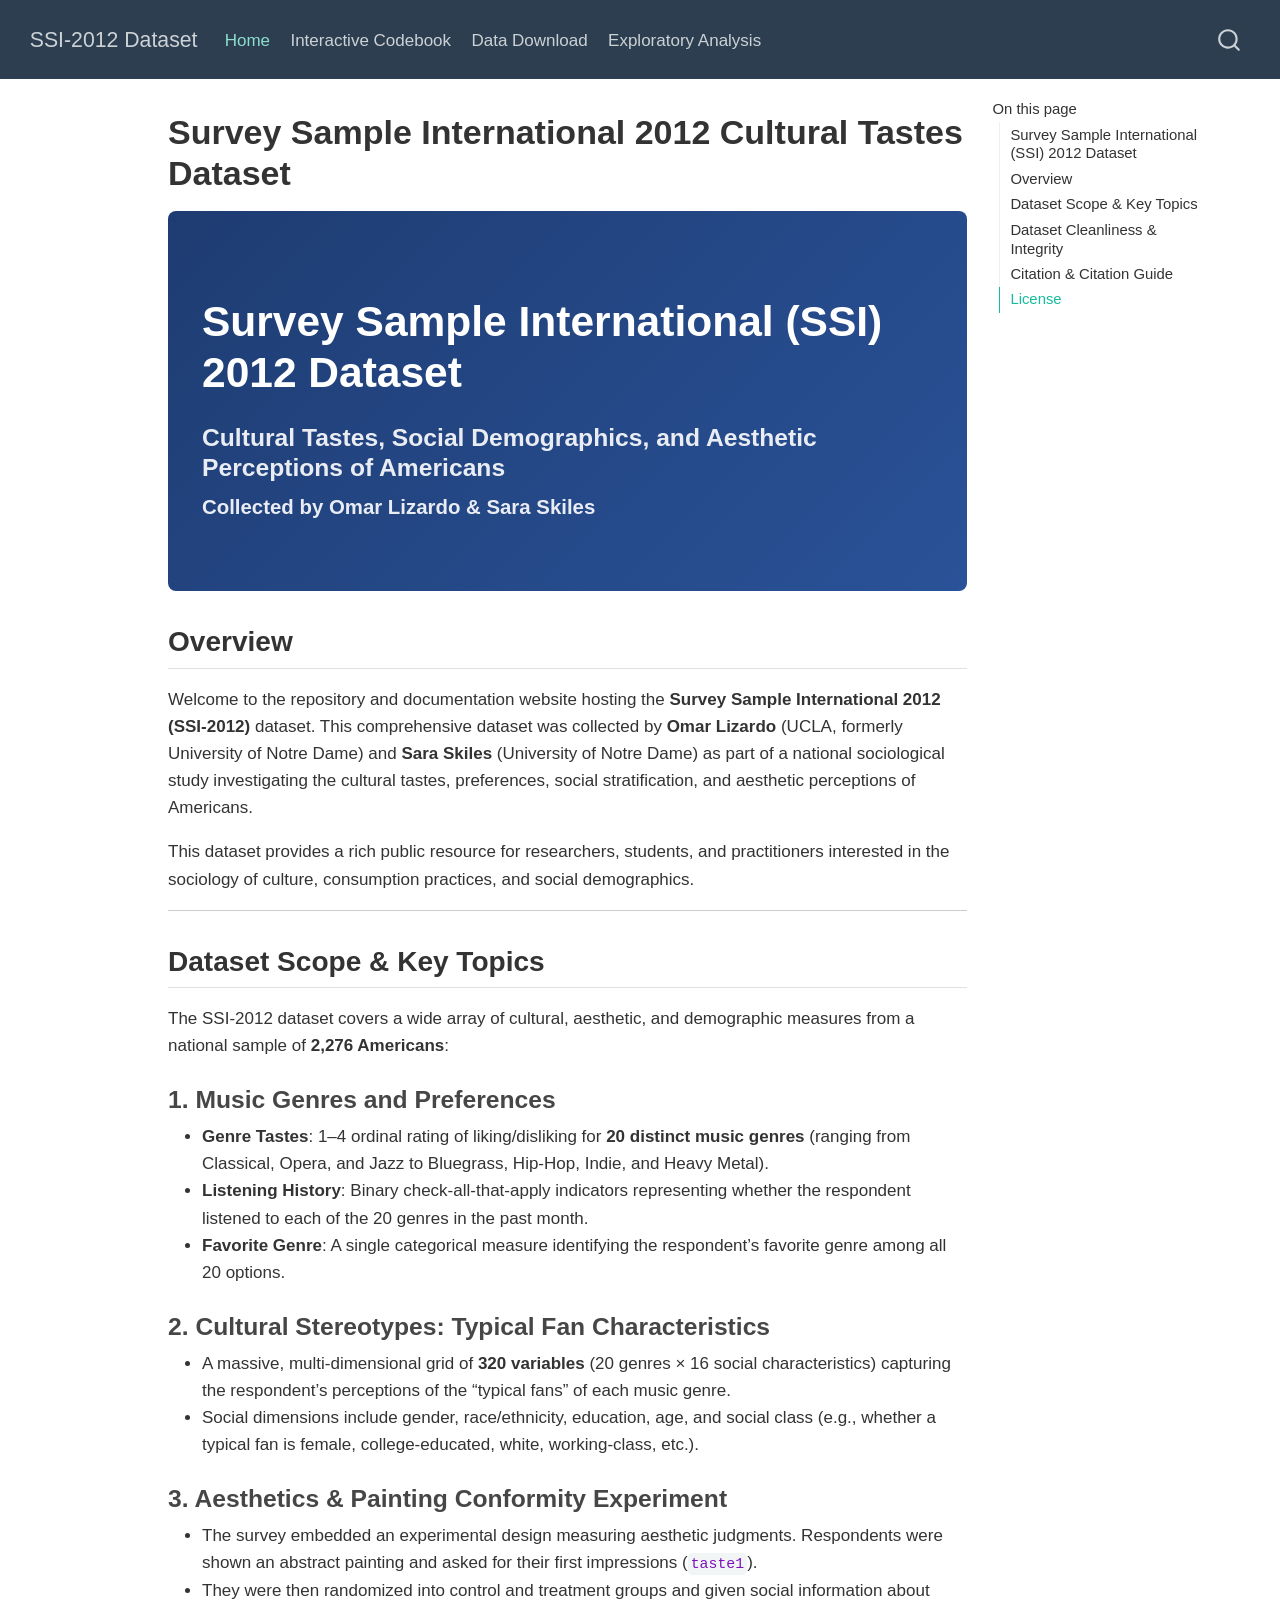
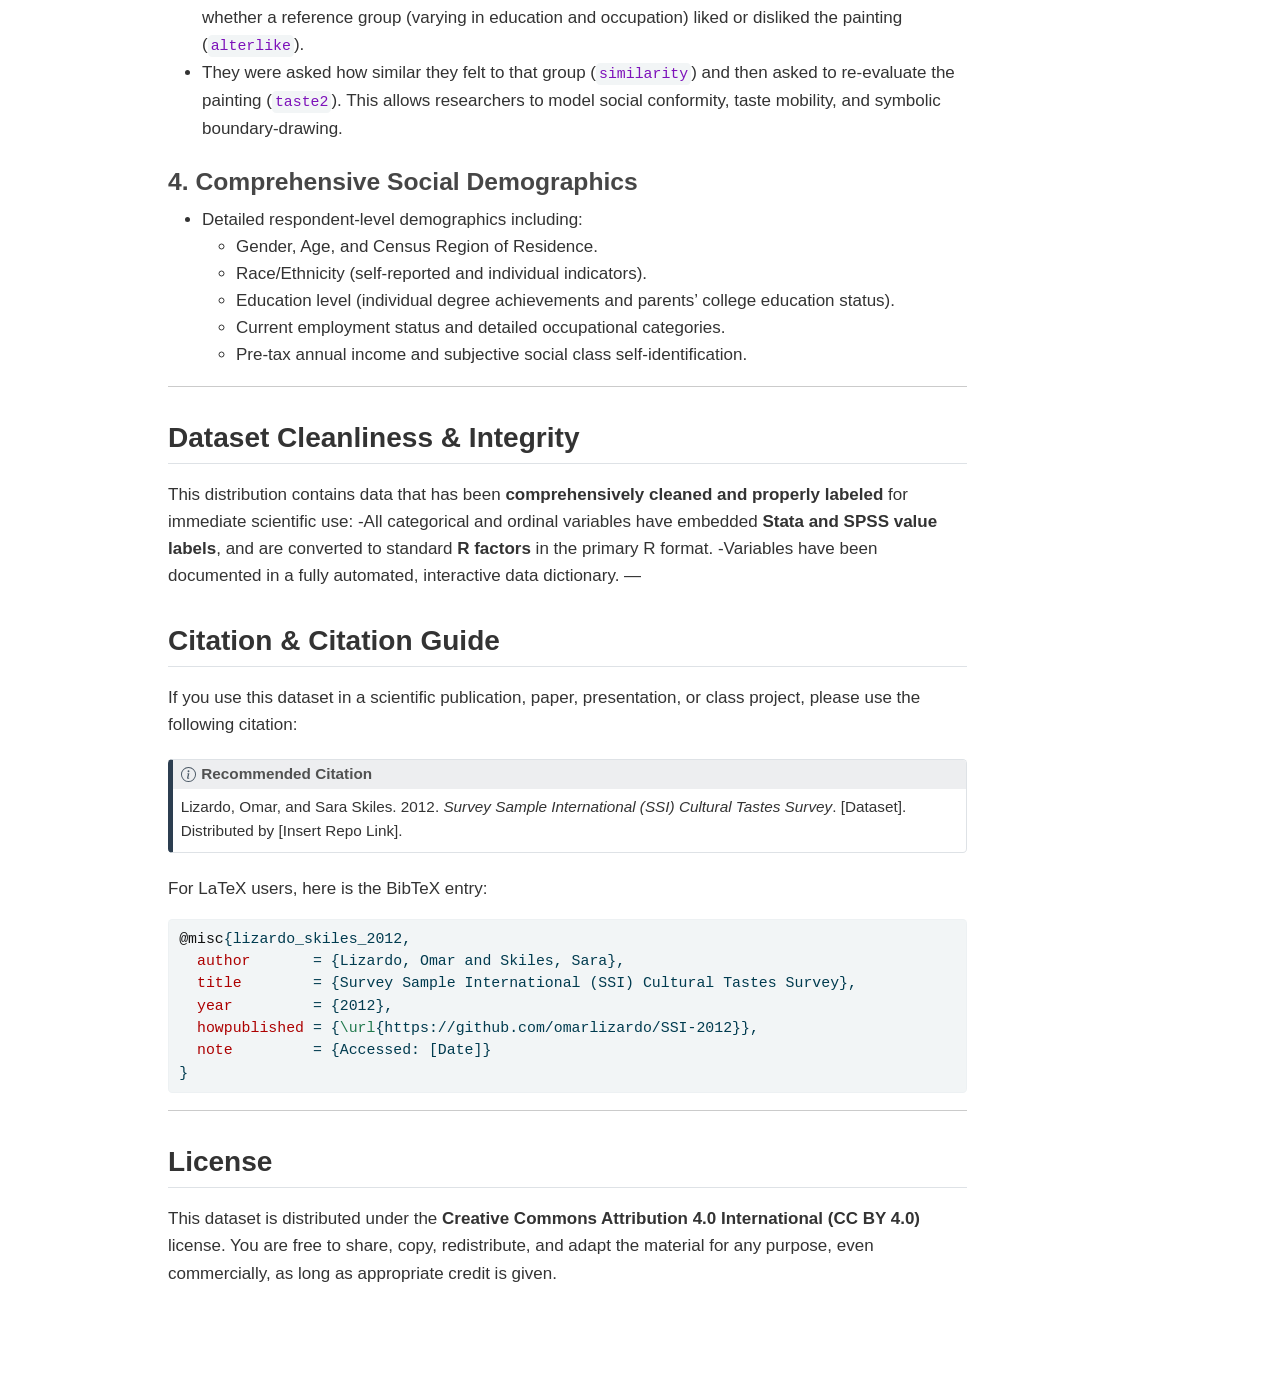
==== index.html @ bdfa4cec "Built site for gh-pages" ====
<!DOCTYPE html>
<html xmlns="http://www.w3.org/1999/xhtml" lang="en" xml:lang="en"><head>

<meta charset="utf-8">
<meta name="generator" content="quarto-1.9.38">

<meta name="viewport" content="width=device-width, initial-scale=1.0, user-scalable=yes">


<title>Survey Sample International 2012 Cultural Tastes Dataset – SSI-2012 Dataset</title>
<style>
/* Default styles provided by pandoc.
** See https://pandoc.org/MANUAL.html#variables-for-html for config info.
*/
code{white-space: pre-wrap;}
span.smallcaps{font-variant: small-caps;}
div.columns{display: flex; gap: min(4vw, 1.5em);}
div.column{flex: auto; overflow-x: auto;}
div.hanging-indent{margin-left: 1.5em; text-indent: -1.5em;}
ul.task-list{list-style: none;}
ul.task-list li input[type="checkbox"] {
  width: 0.8em;
  margin: 0 0.8em 0.2em -1em; /* quarto-specific, see https://github.com/quarto-dev/quarto-cli/issues/4556 */ 
  vertical-align: middle;
}
/* CSS for syntax highlighting */
html { -webkit-text-size-adjust: 100%; }
pre > code.sourceCode { white-space: pre; position: relative; }
pre > code.sourceCode > span { display: inline-block; line-height: 1.25; }
pre > code.sourceCode > span:empty { height: 1.2em; }
.sourceCode { overflow: visible; }
code.sourceCode > span { color: inherit; text-decoration: inherit; }
div.sourceCode { margin: 1em 0; }
pre.sourceCode { margin: 0; }
@media screen {
div.sourceCode { overflow: auto; }
}
@media print {
pre > code.sourceCode { white-space: pre-wrap; }
pre > code.sourceCode > span { text-indent: -5em; padding-left: 5em; }
}
pre.numberSource code
  { counter-reset: source-line 0; }
pre.numberSource code > span
  { position: relative; left: -4em; counter-increment: source-line; }
pre.numberSource code > span > a:first-child::before
  { content: counter(source-line);
    position: relative; left: -1em; text-align: right; vertical-align: baseline;
    border: none; display: inline-block;
    -webkit-touch-callout: none; -webkit-user-select: none;
    -khtml-user-select: none; -moz-user-select: none;
    -ms-user-select: none; user-select: none;
    padding: 0 4px; width: 4em;
  }
pre.numberSource { margin-left: 3em;  padding-left: 4px; }
div.sourceCode
  {   }
@media screen {
pre > code.sourceCode > span > a:first-child::before { text-decoration: underline; }
}
</style>


<script src="site_libs/quarto-nav/quarto-nav.js"></script>
<script src="site_libs/quarto-nav/headroom.min.js"></script>
<script src="site_libs/clipboard/clipboard.min.js"></script>
<script src="site_libs/quarto-search/autocomplete.umd.js"></script>
<script src="site_libs/quarto-search/fuse.min.js"></script>
<script src="site_libs/quarto-search/quarto-search.js"></script>
<meta name="quarto:offset" content="./">
<script src="site_libs/quarto-html/quarto.js" type="module"></script>
<script src="site_libs/quarto-html/tabsets/tabsets.js" type="module"></script>
<script src="site_libs/quarto-html/popper.min.js"></script>
<script src="site_libs/quarto-html/tippy.umd.min.js"></script>
<script src="site_libs/quarto-html/anchor.min.js"></script>
<link href="site_libs/quarto-html/tippy.css" rel="stylesheet">
<link href="site_libs/quarto-html/quarto-syntax-highlighting-15634bcf2e68342d4ad2dfa704d543f6.css" rel="stylesheet" id="quarto-text-highlighting-styles">
<script src="site_libs/bootstrap/bootstrap.min.js"></script>
<link href="site_libs/bootstrap/bootstrap-icons.css" rel="stylesheet">
<link href="site_libs/bootstrap/bootstrap-c8b36098594828138602e592b3b57366.min.css" rel="stylesheet" append-hash="true" id="quarto-bootstrap" data-mode="light">
<script id="quarto-search-options" type="application/json">{
  "location": "navbar",
  "copy-button": false,
  "collapse-after": 3,
  "panel-placement": "end",
  "type": "overlay",
  "limit": 50,
  "keyboard-shortcut": [
    "f",
    "/",
    "s"
  ],
  "show-item-context": false,
  "language": {
    "search-no-results-text": "No results",
    "search-matching-documents-text": "matching documents",
    "search-copy-link-title": "Copy link to search",
    "search-hide-matches-text": "Hide additional matches",
    "search-more-match-text": "more match in this document",
    "search-more-matches-text": "more matches in this document",
    "search-clear-button-title": "Clear",
    "search-text-placeholder": "",
    "search-detached-cancel-button-title": "Cancel",
    "search-submit-button-title": "Submit",
    "search-label": "Search"
  }
}</script>


<link rel="stylesheet" href="styles.css">
</head>

<body class="nav-fixed quarto-light">

<div id="quarto-search-results"></div>
  <header id="quarto-header" class="headroom fixed-top">
    <nav class="navbar navbar-expand-lg " data-bs-theme="dark">
      <div class="navbar-container container-fluid">
      <div class="navbar-brand-container mx-auto">
    <a class="navbar-brand" href="./index.html">
    <span class="navbar-title">SSI-2012 Dataset</span>
    </a>
  </div>
            <div id="quarto-search" class="" title="Search"></div>
          <button class="navbar-toggler" type="button" data-bs-toggle="collapse" data-bs-target="#navbarCollapse" aria-controls="navbarCollapse" role="menu" aria-expanded="false" aria-label="Toggle navigation" onclick="if (window.quartoToggleHeadroom) { window.quartoToggleHeadroom(); }">
  <span class="navbar-toggler-icon"></span>
</button>
          <div class="collapse navbar-collapse" id="navbarCollapse">
            <ul class="navbar-nav navbar-nav-scroll me-auto">
  <li class="nav-item">
    <a class="nav-link active" href="./index.html" aria-current="page"> 
<span class="menu-text">Home</span></a>
  </li>  
  <li class="nav-item">
    <a class="nav-link" href="./codebook.html"> 
<span class="menu-text">Interactive Codebook</span></a>
  </li>  
  <li class="nav-item">
    <a class="nav-link" href="./download.html"> 
<span class="menu-text">Data Download</span></a>
  </li>  
  <li class="nav-item">
    <a class="nav-link" href="./explore.html"> 
<span class="menu-text">Exploratory Analysis</span></a>
  </li>  
</ul>
          </div> <!-- /navcollapse -->
            <div class="quarto-navbar-tools">
</div>
      </div> <!-- /container-fluid -->
    </nav>
</header>
<!-- content -->
<div id="quarto-content" class="quarto-container page-columns page-rows-contents page-layout-article page-navbar">
<!-- sidebar -->
<!-- margin-sidebar -->
    <div id="quarto-margin-sidebar" class="sidebar margin-sidebar">
        <nav id="TOC" role="doc-toc" class="toc-active">
    <h2 id="toc-title">On this page</h2>
   
  <ul>
  <li><a href="#survey-sample-international-ssi-2012-dataset" id="toc-survey-sample-international-ssi-2012-dataset" class="nav-link active" data-scroll-target="#survey-sample-international-ssi-2012-dataset">Survey Sample International (SSI) 2012 Dataset</a>
  <ul class="collapse">
  <li><a href="#cultural-tastes-social-demographics-and-aesthetic-perceptions-of-americans" id="toc-cultural-tastes-social-demographics-and-aesthetic-perceptions-of-americans" class="nav-link" data-scroll-target="#cultural-tastes-social-demographics-and-aesthetic-perceptions-of-americans">Cultural Tastes, Social Demographics, and Aesthetic Perceptions of Americans</a></li>
  </ul></li>
  <li><a href="#overview" id="toc-overview" class="nav-link" data-scroll-target="#overview">Overview</a></li>
  <li><a href="#dataset-scope-key-topics" id="toc-dataset-scope-key-topics" class="nav-link" data-scroll-target="#dataset-scope-key-topics">Dataset Scope &amp; Key Topics</a>
  <ul class="collapse">
  <li><a href="#music-genres-and-preferences" id="toc-music-genres-and-preferences" class="nav-link" data-scroll-target="#music-genres-and-preferences">1. Music Genres and Preferences</a></li>
  <li><a href="#cultural-stereotypes-typical-fan-characteristics" id="toc-cultural-stereotypes-typical-fan-characteristics" class="nav-link" data-scroll-target="#cultural-stereotypes-typical-fan-characteristics">2. Cultural Stereotypes: Typical Fan Characteristics</a></li>
  <li><a href="#aesthetics-painting-conformity-experiment" id="toc-aesthetics-painting-conformity-experiment" class="nav-link" data-scroll-target="#aesthetics-painting-conformity-experiment">3. Aesthetics &amp; Painting Conformity Experiment</a></li>
  <li><a href="#comprehensive-social-demographics" id="toc-comprehensive-social-demographics" class="nav-link" data-scroll-target="#comprehensive-social-demographics">4. Comprehensive Social Demographics</a></li>
  </ul></li>
  <li><a href="#dataset-cleanliness-integrity" id="toc-dataset-cleanliness-integrity" class="nav-link" data-scroll-target="#dataset-cleanliness-integrity">Dataset Cleanliness &amp; Integrity</a></li>
  <li><a href="#citation-citation-guide" id="toc-citation-citation-guide" class="nav-link" data-scroll-target="#citation-citation-guide">Citation &amp; Citation Guide</a></li>
  <li><a href="#license" id="toc-license" class="nav-link" data-scroll-target="#license">License</a></li>
  </ul>
</nav>
    </div>
<!-- main -->
<main class="content" id="quarto-document-content">

<header id="title-block-header" class="quarto-title-block default">
<div class="quarto-title">
<h1 class="title">Survey Sample International 2012 Cultural Tastes Dataset</h1>
</div>



<div class="quarto-title-meta">

    
  
    
  </div>
  


</header>


<section id="survey-sample-international-ssi-2012-dataset" class="level1 hero-banner">
<h1>Survey Sample International (SSI) 2012 Dataset</h1>
<section id="cultural-tastes-social-demographics-and-aesthetic-perceptions-of-americans" class="level3">
<h3 class="anchored" data-anchor-id="cultural-tastes-social-demographics-and-aesthetic-perceptions-of-americans">Cultural Tastes, Social Demographics, and Aesthetic Perceptions of Americans</h3>
<p><strong>Collected by Omar Lizardo &amp; Sara Skiles</strong></p>
</section>
</section>
<section id="overview" class="level2">
<h2 class="anchored" data-anchor-id="overview">Overview</h2>
<p>Welcome to the repository and documentation website hosting the <strong>Survey Sample International 2012 (SSI-2012)</strong> dataset. This comprehensive dataset was collected by <strong>Omar Lizardo</strong> (UCLA, formerly University of Notre Dame) and <strong>Sara Skiles</strong> (University of Notre Dame) as part of a national sociological study investigating the cultural tastes, preferences, social stratification, and aesthetic perceptions of Americans.</p>
<p>This dataset provides a rich public resource for researchers, students, and practitioners interested in the sociology of culture, consumption practices, and social demographics.</p>
<hr>
</section>
<section id="dataset-scope-key-topics" class="level2">
<h2 class="anchored" data-anchor-id="dataset-scope-key-topics">Dataset Scope &amp; Key Topics</h2>
<p>The SSI-2012 dataset covers a wide array of cultural, aesthetic, and demographic measures from a national sample of <strong>2,276 Americans</strong>:</p>
<section id="music-genres-and-preferences" class="level3">
<h3 class="anchored" data-anchor-id="music-genres-and-preferences">1. Music Genres and Preferences</h3>
<ul>
<li><strong>Genre Tastes</strong>: 1–4 ordinal rating of liking/disliking for <strong>20 distinct music genres</strong> (ranging from Classical, Opera, and Jazz to Bluegrass, Hip-Hop, Indie, and Heavy Metal).</li>
<li><strong>Listening History</strong>: Binary check-all-that-apply indicators representing whether the respondent listened to each of the 20 genres in the past month.</li>
<li><strong>Favorite Genre</strong>: A single categorical measure identifying the respondent’s favorite genre among all 20 options.</li>
</ul>
</section>
<section id="cultural-stereotypes-typical-fan-characteristics" class="level3">
<h3 class="anchored" data-anchor-id="cultural-stereotypes-typical-fan-characteristics">2. Cultural Stereotypes: Typical Fan Characteristics</h3>
<ul>
<li>A massive, multi-dimensional grid of <strong>320 variables</strong> (20 genres × 16 social characteristics) capturing the respondent’s perceptions of the “typical fans” of each music genre.</li>
<li>Social dimensions include gender, race/ethnicity, education, age, and social class (e.g., whether a typical fan is female, college-educated, white, working-class, etc.).</li>
</ul>
</section>
<section id="aesthetics-painting-conformity-experiment" class="level3">
<h3 class="anchored" data-anchor-id="aesthetics-painting-conformity-experiment">3. Aesthetics &amp; Painting Conformity Experiment</h3>
<ul>
<li>The survey embedded an experimental design measuring aesthetic judgments. Respondents were shown an abstract painting and asked for their first impressions (<code>taste1</code>).</li>
<li>They were then randomized into control and treatment groups and given social information about whether a reference group (varying in education and occupation) liked or disliked the painting (<code>alterlike</code>).</li>
<li>They were asked how similar they felt to that group (<code>similarity</code>) and then asked to re-evaluate the painting (<code>taste2</code>). This allows researchers to model social conformity, taste mobility, and symbolic boundary-drawing.</li>
</ul>
</section>
<section id="comprehensive-social-demographics" class="level3">
<h3 class="anchored" data-anchor-id="comprehensive-social-demographics">4. Comprehensive Social Demographics</h3>
<ul>
<li>Detailed respondent-level demographics including:
<ul>
<li>Gender, Age, and Census Region of Residence.</li>
<li>Race/Ethnicity (self-reported and individual indicators).</li>
<li>Education level (individual degree achievements and parents’ college education status).</li>
<li>Current employment status and detailed occupational categories.</li>
<li>Pre-tax annual income and subjective social class self-identification.</li>
</ul></li>
</ul>
<hr>
</section>
</section>
<section id="dataset-cleanliness-integrity" class="level2">
<h2 class="anchored" data-anchor-id="dataset-cleanliness-integrity">Dataset Cleanliness &amp; Integrity</h2>
<p>This distribution contains data that has been <strong>comprehensively cleaned and properly labeled</strong> for immediate scientific use: -All categorical and ordinal variables have embedded <strong>Stata and SPSS value labels</strong>, and are converted to standard <strong>R factors</strong> in the primary R format. -Variables have been documented in a fully automated, interactive data dictionary. —</p>
</section>
<section id="citation-citation-guide" class="level2">
<h2 class="anchored" data-anchor-id="citation-citation-guide">Citation &amp; Citation Guide</h2>
<p>If you use this dataset in a scientific publication, paper, presentation, or class project, please use the following citation:</p>
<div class="callout callout-style-default callout-note callout-titled">
<div class="callout-header d-flex align-content-center">
<div class="callout-icon-container">
<i class="callout-icon"></i>
</div>
<div class="callout-title-container flex-fill">
<span class="screen-reader-only">Note</span>Recommended Citation
</div>
</div>
<div class="callout-body-container callout-body">
<p>Lizardo, Omar, and Sara Skiles. 2012. <em>Survey Sample International (SSI) Cultural Tastes Survey</em>. [Dataset]. Distributed by [Insert Repo Link].</p>
</div>
</div>
<p>For LaTeX users, here is the BibTeX entry:</p>
<div class="code-copy-outer-scaffold"><div class="sourceCode" id="cb1"><pre class="sourceCode bibtex code-with-copy"><code class="sourceCode bibtex"><span id="cb1-1"><a href="#cb1-1" aria-hidden="true" tabindex="-1"></a><span class="va">@misc</span>{<span class="ot">lizardo_skiles_2012</span>,</span>
<span id="cb1-2"><a href="#cb1-2" aria-hidden="true" tabindex="-1"></a>  <span class="dt">author</span>       = {Lizardo, Omar and Skiles, Sara},</span>
<span id="cb1-3"><a href="#cb1-3" aria-hidden="true" tabindex="-1"></a>  <span class="dt">title</span>        = {Survey Sample International (SSI) Cultural Tastes Survey},</span>
<span id="cb1-4"><a href="#cb1-4" aria-hidden="true" tabindex="-1"></a>  <span class="dt">year</span>         = {2012},</span>
<span id="cb1-5"><a href="#cb1-5" aria-hidden="true" tabindex="-1"></a>  <span class="dt">howpublished</span> = {<span class="ch">\url</span>{https://github.com/omarlizardo/SSI-2012}},</span>
<span id="cb1-6"><a href="#cb1-6" aria-hidden="true" tabindex="-1"></a>  <span class="dt">note</span>         = {Accessed: [Date]}</span>
<span id="cb1-7"><a href="#cb1-7" aria-hidden="true" tabindex="-1"></a>}</span></code></pre></div><button title="Copy to Clipboard" class="code-copy-button"><i class="bi"></i></button></div>
<hr>
</section>
<section id="license" class="level2">
<h2 class="anchored" data-anchor-id="license">License</h2>
<p>This dataset is distributed under the <strong>Creative Commons Attribution 4.0 International (CC BY 4.0)</strong> license. You are free to share, copy, redistribute, and adapt the material for any purpose, even commercially, as long as appropriate credit is given.</p>


</section>

</main> <!-- /main -->
<script id="quarto-html-after-body" type="application/javascript">
  window.document.addEventListener("DOMContentLoaded", function (event) {
    const icon = "";
    const anchorJS = new window.AnchorJS();
    anchorJS.options = {
      placement: 'right',
      icon: icon
    };
    anchorJS.add('.anchored');
    const isCodeAnnotation = (el) => {
      for (const clz of el.classList) {
        if (clz.startsWith('code-annotation-')) {                     
          return true;
        }
      }
      return false;
    }
    const onCopySuccess = function(e) {
      // button target
      const button = e.trigger;
      // don't keep focus
      button.blur();
      // flash "checked"
      button.classList.add('code-copy-button-checked');
      var currentTitle = button.getAttribute("title");
      button.setAttribute("title", "Copied!");
      let tooltip;
      if (window.bootstrap) {
        button.setAttribute("data-bs-toggle", "tooltip");
        button.setAttribute("data-bs-placement", "left");
        button.setAttribute("data-bs-title", "Copied!");
        tooltip = new bootstrap.Tooltip(button, 
          { trigger: "manual", 
            customClass: "code-copy-button-tooltip",
            offset: [0, -8]});
        tooltip.show();    
      }
      setTimeout(function() {
        if (tooltip) {
          tooltip.hide();
          button.removeAttribute("data-bs-title");
          button.removeAttribute("data-bs-toggle");
          button.removeAttribute("data-bs-placement");
        }
        button.setAttribute("title", currentTitle);
        button.classList.remove('code-copy-button-checked');
      }, 1000);
      // clear code selection
      e.clearSelection();
    }
    const getTextToCopy = function(trigger) {
      const outerScaffold = trigger.parentElement.cloneNode(true);
      const codeEl = outerScaffold.querySelector('code');
      for (const childEl of codeEl.children) {
        if (isCodeAnnotation(childEl)) {
          childEl.remove();
        }
      }
      return codeEl.innerText;
    }
    const clipboard = new window.ClipboardJS('.code-copy-button:not([data-in-quarto-modal])', {
      text: getTextToCopy
    });
    clipboard.on('success', onCopySuccess);
    if (window.document.getElementById('quarto-embedded-source-code-modal')) {
      const clipboardModal = new window.ClipboardJS('.code-copy-button[data-in-quarto-modal]', {
        text: getTextToCopy,
        container: window.document.getElementById('quarto-embedded-source-code-modal')
      });
      clipboardModal.on('success', onCopySuccess);
    }
      var localhostRegex = new RegExp(/^(?:http|https):\/\/localhost\:?[0-9]*\//);
      var mailtoRegex = new RegExp(/^mailto:/);
        var filterRegex = new RegExp("https:\/\/olizardo\.github\.io\/SSI-2012\/");
      var isInternal = (href) => {
          return filterRegex.test(href) || localhostRegex.test(href) || mailtoRegex.test(href);
      }
      // Inspect non-navigation links and adorn them if external
     var links = window.document.querySelectorAll('a[href]:not(.nav-link):not(.navbar-brand):not(.toc-action):not(.sidebar-link):not(.sidebar-item-toggle):not(.pagination-link):not(.no-external):not([aria-hidden]):not(.dropdown-item):not(.quarto-navigation-tool):not(.about-link)');
      for (var i=0; i<links.length; i++) {
        const link = links[i];
        if (!isInternal(link.href)) {
          // undo the damage that might have been done by quarto-nav.js in the case of
          // links that we want to consider external
          if (link.dataset.originalHref !== undefined) {
            link.href = link.dataset.originalHref;
          }
            // target, if specified
            link.setAttribute("target", "_blank");
            if (link.getAttribute("rel") === null) {
              link.setAttribute("rel", "noopener");
            }
        }
      }
    function tippyHover(el, contentFn, onTriggerFn, onUntriggerFn) {
      const config = {
        allowHTML: true,
        maxWidth: 500,
        delay: 100,
        arrow: false,
        appendTo: function(el) {
            return el.parentElement;
        },
        interactive: true,
        interactiveBorder: 10,
        theme: 'quarto',
        placement: 'bottom-start',
      };
      if (contentFn) {
        config.content = contentFn;
      }
      if (onTriggerFn) {
        config.onTrigger = onTriggerFn;
      }
      if (onUntriggerFn) {
        config.onUntrigger = onUntriggerFn;
      }
      window.tippy(el, config); 
    }
    const noterefs = window.document.querySelectorAll('a[role="doc-noteref"]');
    for (var i=0; i<noterefs.length; i++) {
      const ref = noterefs[i];
      tippyHover(ref, function() {
        // use id or data attribute instead here
        let href = ref.getAttribute('data-footnote-href') || ref.getAttribute('href');
        try { href = new URL(href).hash; } catch {}
        const id = href.replace(/^#\/?/, "");
        const note = window.document.getElementById(id);
        if (note) {
          return note.innerHTML;
        } else {
          return "";
        }
      });
    }
    const xrefs = window.document.querySelectorAll('a.quarto-xref');
    const processXRef = (id, note) => {
      // Strip column container classes
      const stripColumnClz = (el) => {
        el.classList.remove("page-full", "page-columns");
        if (el.children) {
          for (const child of el.children) {
            stripColumnClz(child);
          }
        }
      }
      stripColumnClz(note)
      if (id === null || id.startsWith('sec-')) {
        // Special case sections, only their first couple elements
        const container = document.createElement("div");
        if (note.children && note.children.length > 2) {
          container.appendChild(note.children[0].cloneNode(true));
          for (let i = 1; i < note.children.length; i++) {
            const child = note.children[i];
            if (child.tagName === "P" && child.innerText === "") {
              continue;
            } else {
              container.appendChild(child.cloneNode(true));
              break;
            }
          }
          if (window.Quarto?.typesetMath) {
            window.Quarto.typesetMath(container);
          }
          return container.innerHTML
        } else {
          if (window.Quarto?.typesetMath) {
            window.Quarto.typesetMath(note);
          }
          return note.innerHTML;
        }
      } else {
        // Remove any anchor links if they are present
        const anchorLink = note.querySelector('a.anchorjs-link');
        if (anchorLink) {
          anchorLink.remove();
        }
        if (window.Quarto?.typesetMath) {
          window.Quarto.typesetMath(note);
        }
        if (note.classList.contains("callout")) {
          return note.outerHTML;
        } else {
          return note.innerHTML;
        }
      }
    }
    for (var i=0; i<xrefs.length; i++) {
      const xref = xrefs[i];
      tippyHover(xref, undefined, function(instance) {
        instance.disable();
        let url = xref.getAttribute('href');
        let hash = undefined; 
        if (url.startsWith('#')) {
          hash = url;
        } else {
          try { hash = new URL(url).hash; } catch {}
        }
        if (hash) {
          const id = hash.replace(/^#\/?/, "");
          const note = window.document.getElementById(id);
          if (note !== null) {
            try {
              const html = processXRef(id, note.cloneNode(true));
              instance.setContent(html);
            } finally {
              instance.enable();
              instance.show();
            }
          } else {
            // See if we can fetch this
            fetch(url.split('#')[0])
            .then(res => res.text())
            .then(html => {
              const parser = new DOMParser();
              const htmlDoc = parser.parseFromString(html, "text/html");
              const note = htmlDoc.getElementById(id);
              if (note !== null) {
                const html = processXRef(id, note);
                instance.setContent(html);
              } 
            }).finally(() => {
              instance.enable();
              instance.show();
            });
          }
        } else {
          // See if we can fetch a full url (with no hash to target)
          // This is a special case and we should probably do some content thinning / targeting
          fetch(url)
          .then(res => res.text())
          .then(html => {
            const parser = new DOMParser();
            const htmlDoc = parser.parseFromString(html, "text/html");
            const note = htmlDoc.querySelector('main.content');
            if (note !== null) {
              // This should only happen for chapter cross references
              // (since there is no id in the URL)
              // remove the first header
              if (note.children.length > 0 && note.children[0].tagName === "HEADER") {
                note.children[0].remove();
              }
              const html = processXRef(null, note);
              instance.setContent(html);
            } 
          }).finally(() => {
            instance.enable();
            instance.show();
          });
        }
      }, function(instance) {
      });
    }
        let selectedAnnoteEl;
        const selectorForAnnotation = ( cell, annotation) => {
          let cellAttr = 'data-code-cell="' + cell + '"';
          let lineAttr = 'data-code-annotation="' +  annotation + '"';
          const selector = 'span[' + cellAttr + '][' + lineAttr + ']';
          return selector;
        }
        const selectCodeLines = (annoteEl) => {
          const doc = window.document;
          const targetCell = annoteEl.getAttribute("data-target-cell");
          const targetAnnotation = annoteEl.getAttribute("data-target-annotation");
          const annoteSpan = window.document.querySelector(selectorForAnnotation(targetCell, targetAnnotation));
          const lines = annoteSpan.getAttribute("data-code-lines").split(",");
          const lineIds = lines.map((line) => {
            return targetCell + "-" + line;
          })
          let top = null;
          let height = null;
          let parent = null;
          if (lineIds.length > 0) {
              //compute the position of the single el (top and bottom and make a div)
              const el = window.document.getElementById(lineIds[0]);
              top = el.offsetTop;
              height = el.offsetHeight;
              parent = el.parentElement.parentElement;
            if (lineIds.length > 1) {
              const lastEl = window.document.getElementById(lineIds[lineIds.length - 1]);
              const bottom = lastEl.offsetTop + lastEl.offsetHeight;
              height = bottom - top;
            }
            if (top !== null && height !== null && parent !== null) {
              // cook up a div (if necessary) and position it 
              let div = window.document.getElementById("code-annotation-line-highlight");
              if (div === null) {
                div = window.document.createElement("div");
                div.setAttribute("id", "code-annotation-line-highlight");
                div.style.position = 'absolute';
                parent.appendChild(div);
              }
              div.style.top = top - 2 + "px";
              div.style.height = height + 4 + "px";
              div.style.left = 0;
              let gutterDiv = window.document.getElementById("code-annotation-line-highlight-gutter");
              if (gutterDiv === null) {
                gutterDiv = window.document.createElement("div");
                gutterDiv.setAttribute("id", "code-annotation-line-highlight-gutter");
                gutterDiv.style.position = 'absolute';
                const codeCell = window.document.getElementById(targetCell);
                const gutter = codeCell.querySelector('.code-annotation-gutter');
                gutter.appendChild(gutterDiv);
              }
              gutterDiv.style.top = top - 2 + "px";
              gutterDiv.style.height = height + 4 + "px";
            }
            selectedAnnoteEl = annoteEl;
          }
        };
        const unselectCodeLines = () => {
          const elementsIds = ["code-annotation-line-highlight", "code-annotation-line-highlight-gutter"];
          elementsIds.forEach((elId) => {
            const div = window.document.getElementById(elId);
            if (div) {
              div.remove();
            }
          });
          selectedAnnoteEl = undefined;
        };
          // Handle positioning of the toggle
      window.addEventListener(
        "resize",
        throttle(() => {
          elRect = undefined;
          if (selectedAnnoteEl) {
            selectCodeLines(selectedAnnoteEl);
          }
        }, 10)
      );
      function throttle(fn, ms) {
      let throttle = false;
      let timer;
        return (...args) => {
          if(!throttle) { // first call gets through
              fn.apply(this, args);
              throttle = true;
          } else { // all the others get throttled
              if(timer) clearTimeout(timer); // cancel #2
              timer = setTimeout(() => {
                fn.apply(this, args);
                timer = throttle = false;
              }, ms);
          }
        };
      }
        // Attach click handler to the DT
        const annoteDls = window.document.querySelectorAll('dt[data-target-cell]');
        for (const annoteDlNode of annoteDls) {
          annoteDlNode.addEventListener('click', (event) => {
            const clickedEl = event.target;
            if (clickedEl !== selectedAnnoteEl) {
              unselectCodeLines();
              const activeEl = window.document.querySelector('dt[data-target-cell].code-annotation-active');
              if (activeEl) {
                activeEl.classList.remove('code-annotation-active');
              }
              selectCodeLines(clickedEl);
              clickedEl.classList.add('code-annotation-active');
            } else {
              // Unselect the line
              unselectCodeLines();
              clickedEl.classList.remove('code-annotation-active');
            }
          });
        }
    const findCites = (el) => {
      const parentEl = el.parentElement;
      if (parentEl) {
        const cites = parentEl.dataset.cites;
        if (cites) {
          return {
            el,
            cites: cites.split(' ')
          };
        } else {
          return findCites(el.parentElement)
        }
      } else {
        return undefined;
      }
    };
    var bibliorefs = window.document.querySelectorAll('a[role="doc-biblioref"]');
    for (var i=0; i<bibliorefs.length; i++) {
      const ref = bibliorefs[i];
      const citeInfo = findCites(ref);
      if (citeInfo) {
        tippyHover(citeInfo.el, function() {
          var popup = window.document.createElement('div');
          citeInfo.cites.forEach(function(cite) {
            var citeDiv = window.document.createElement('div');
            citeDiv.classList.add('hanging-indent');
            citeDiv.classList.add('csl-entry');
            var biblioDiv = window.document.getElementById('ref-' + cite);
            if (biblioDiv) {
              citeDiv.innerHTML = biblioDiv.innerHTML;
            }
            popup.appendChild(citeDiv);
          });
          return popup.innerHTML;
        });
      }
    }
  });
  </script>
</div> <!-- /content -->




</body></html>
---- site_libs/quarto-html/tippy.css ----
.tippy-box[data-animation=fade][data-state=hidden]{opacity:0}[data-tippy-root]{max-width:calc(100vw - 10px)}.tippy-box{position:relative;background-color:#333;color:#fff;border-radius:4px;font-size:14px;line-height:1.4;white-space:normal;outline:0;transition-property:transform,visibility,opacity}.tippy-box[data-placement^=top]>.tippy-arrow{bottom:0}.tippy-box[data-placement^=top]>.tippy-arrow:before{bottom:-7px;left:0;border-width:8px 8px 0;border-top-color:initial;transform-origin:center top}.tippy-box[data-placement^=bottom]>.tippy-arrow{top:0}.tippy-box[data-placement^=bottom]>.tippy-arrow:before{top:-7px;left:0;border-width:0 8px 8px;border-bottom-color:initial;transform-origin:center bottom}.tippy-box[data-placement^=left]>.tippy-arrow{right:0}.tippy-box[data-placement^=left]>.tippy-arrow:before{border-width:8px 0 8px 8px;border-left-color:initial;right:-7px;transform-origin:center left}.tippy-box[data-placement^=right]>.tippy-arrow{left:0}.tippy-box[data-placement^=right]>.tippy-arrow:before{left:-7px;border-width:8px 8px 8px 0;border-right-color:initial;transform-origin:center right}.tippy-box[data-inertia][data-state=visible]{transition-timing-function:cubic-bezier(.54,1.5,.38,1.11)}.tippy-arrow{width:16px;height:16px;color:#333}.tippy-arrow:before{content:"";position:absolute;border-color:transparent;border-style:solid}.tippy-content{position:relative;padding:5px 9px;z-index:1}
---- site_libs/quarto-html/quarto-syntax-highlighting-15634bcf2e68342d4ad2dfa704d543f6.css ----
/* quarto syntax highlight colors */
:root {
  --quarto-hl-ot-color: #003B4F;
  --quarto-hl-at-color: #657422;
  --quarto-hl-ss-color: #20794D;
  --quarto-hl-an-color: #5E5E5E;
  --quarto-hl-fu-color: #4758AB;
  --quarto-hl-st-color: #20794D;
  --quarto-hl-cf-color: #003B4F;
  --quarto-hl-op-color: #5E5E5E;
  --quarto-hl-er-color: #AD0000;
  --quarto-hl-bn-color: #AD0000;
  --quarto-hl-al-color: #AD0000;
  --quarto-hl-va-color: #111111;
  --quarto-hl-bu-color: inherit;
  --quarto-hl-ex-color: inherit;
  --quarto-hl-pp-color: #AD0000;
  --quarto-hl-in-color: #5E5E5E;
  --quarto-hl-vs-color: #20794D;
  --quarto-hl-wa-color: #5E5E5E;
  --quarto-hl-do-color: #5E5E5E;
  --quarto-hl-im-color: #00769E;
  --quarto-hl-ch-color: #20794D;
  --quarto-hl-dt-color: #AD0000;
  --quarto-hl-fl-color: #AD0000;
  --quarto-hl-co-color: #5E5E5E;
  --quarto-hl-cv-color: #5E5E5E;
  --quarto-hl-cn-color: #8f5902;
  --quarto-hl-sc-color: #5E5E5E;
  --quarto-hl-dv-color: #AD0000;
  --quarto-hl-kw-color: #003B4F;
}

/* other quarto variables */
:root {
  --quarto-font-monospace: SFMono-Regular, Menlo, Monaco, Consolas, "Liberation Mono", "Courier New", monospace;
}

/* syntax highlight based on Pandoc's rules */
pre > code.sourceCode > span {
  color: #003B4F;
}

code.sourceCode > span {
  color: #003B4F;
}

div.sourceCode,
div.sourceCode pre.sourceCode {
  color: #003B4F;
}

/* Normal */
code span {
  color: #003B4F;
}

/* Alert */
code span.al {
  color: #AD0000;
  font-style: inherit;
}

/* Annotation */
code span.an {
  color: #5E5E5E;
  font-style: inherit;
}

/* Attribute */
code span.at {
  color: #657422;
  font-style: inherit;
}

/* BaseN */
code span.bn {
  color: #AD0000;
  font-style: inherit;
}

/* BuiltIn */
code span.bu {
  font-style: inherit;
}

/* ControlFlow */
code span.cf {
  color: #003B4F;
  font-weight: bold;
  font-style: inherit;
}

/* Char */
code span.ch {
  color: #20794D;
  font-style: inherit;
}

/* Constant */
code span.cn {
  color: #8f5902;
  font-style: inherit;
}

/* Comment */
code span.co {
  color: #5E5E5E;
  font-style: inherit;
}

/* CommentVar */
code span.cv {
  color: #5E5E5E;
  font-style: italic;
}

/* Documentation */
code span.do {
  color: #5E5E5E;
  font-style: italic;
}

/* DataType */
code span.dt {
  color: #AD0000;
  font-style: inherit;
}

/* DecVal */
code span.dv {
  color: #AD0000;
  font-style: inherit;
}

/* Error */
code span.er {
  color: #AD0000;
  font-style: inherit;
}

/* Extension */
code span.ex {
  font-style: inherit;
}

/* Float */
code span.fl {
  color: #AD0000;
  font-style: inherit;
}

/* Function */
code span.fu {
  color: #4758AB;
  font-style: inherit;
}

/* Import */
code span.im {
  color: #00769E;
  font-style: inherit;
}

/* Information */
code span.in {
  color: #5E5E5E;
  font-style: inherit;
}

/* Keyword */
code span.kw {
  color: #003B4F;
  font-weight: bold;
  font-style: inherit;
}

/* Operator */
code span.op {
  color: #5E5E5E;
  font-style: inherit;
}

/* Other */
code span.ot {
  color: #003B4F;
  font-style: inherit;
}

/* Preprocessor */
code span.pp {
  color: #AD0000;
  font-style: inherit;
}

/* SpecialChar */
code span.sc {
  color: #5E5E5E;
  font-style: inherit;
}

/* SpecialString */
code span.ss {
  color: #20794D;
  font-style: inherit;
}

/* String */
code span.st {
  color: #20794D;
  font-style: inherit;
}

/* Variable */
code span.va {
  color: #111111;
  font-style: inherit;
}

/* VerbatimString */
code span.vs {
  color: #20794D;
  font-style: inherit;
}

/* Warning */
code span.wa {
  color: #5E5E5E;
  font-style: italic;
}

.prevent-inlining {
  content: "</";
}

/*# sourceMappingURL=f23921c56f73e400b49028c9186a1aa0.css.map */
---- styles.css ----
/* website/styles.css */

/* Custom fonts and layout enhancements */
body {
  font-family: 'Segoe UI', Tahoma, Geneva, Verdana, sans-serif;
  line-height: 1.6;
  color: #333333;
}

/* Jumbotron/Header Style on Homepage */
.hero-banner {
  background: linear-gradient(135deg, #1e3c72 0%, #2a5298 100%);
  color: white;
  padding: 3rem 2rem;
  border-radius: 8px;
  margin-bottom: 2rem;
}

.hero-banner h1 {
  font-weight: 700;
  font-size: 2.5rem;
  margin-bottom: 1rem;
}

.hero-banner p {
  font-size: 1.2rem;
  opacity: 0.9;
  max-width: 800px;
}

/* Download buttons styling */
.download-btn {
  display: inline-block;
  font-weight: 600;
  text-align: center;
  white-space: nowrap;
  vertical-align: middle;
  user-select: none;
  border: 1px solid transparent;
  padding: 0.5rem 1rem;
  font-size: 1rem;
  line-height: 1.5;
  border-radius: 0.25rem;
  transition: color 0.15s ease-in-out, background-color 0.15s ease-in-out, border-color 0.15s ease-in-out, box-shadow 0.15s ease-in-out;
  text-decoration: none !important;
  margin-right: 10px;
  margin-bottom: 10px;
}

.download-rds {
  background-color: #224090;
  color: white !important;
}
.download-rds:hover {
  background-color: #172b62;
}

.download-csv {
  background-color: #107c41;
  color: white !important;
}
.download-csv:hover {
  background-color: #0b592e;
}

.download-dta {
  background-color: #306ca4;
  color: white !important;
}
.download-dta:hover {
  background-color: #214b72;
}

.download-sav {
  background-color: #aa1e24;
  color: white !important;
}
.download-sav:hover {
  background-color: #791519;
}

/* Metadata / Info Table style */
.metadata-table {
  width: 100%;
  border-collapse: collapse;
  margin-bottom: 1.5rem;
}

.metadata-table th {
  background-color: #f8f9fa;
  border-bottom: 2px solid #dee2e6;
  font-weight: 600;
  padding: 0.75rem;
  text-align: left;
}

.metadata-table td {
  padding: 0.75rem;
  border-bottom: 1px solid #dee2e6;
}

/* Sidebar styling */
.sidebar {
  font-size: 0.9rem;
}
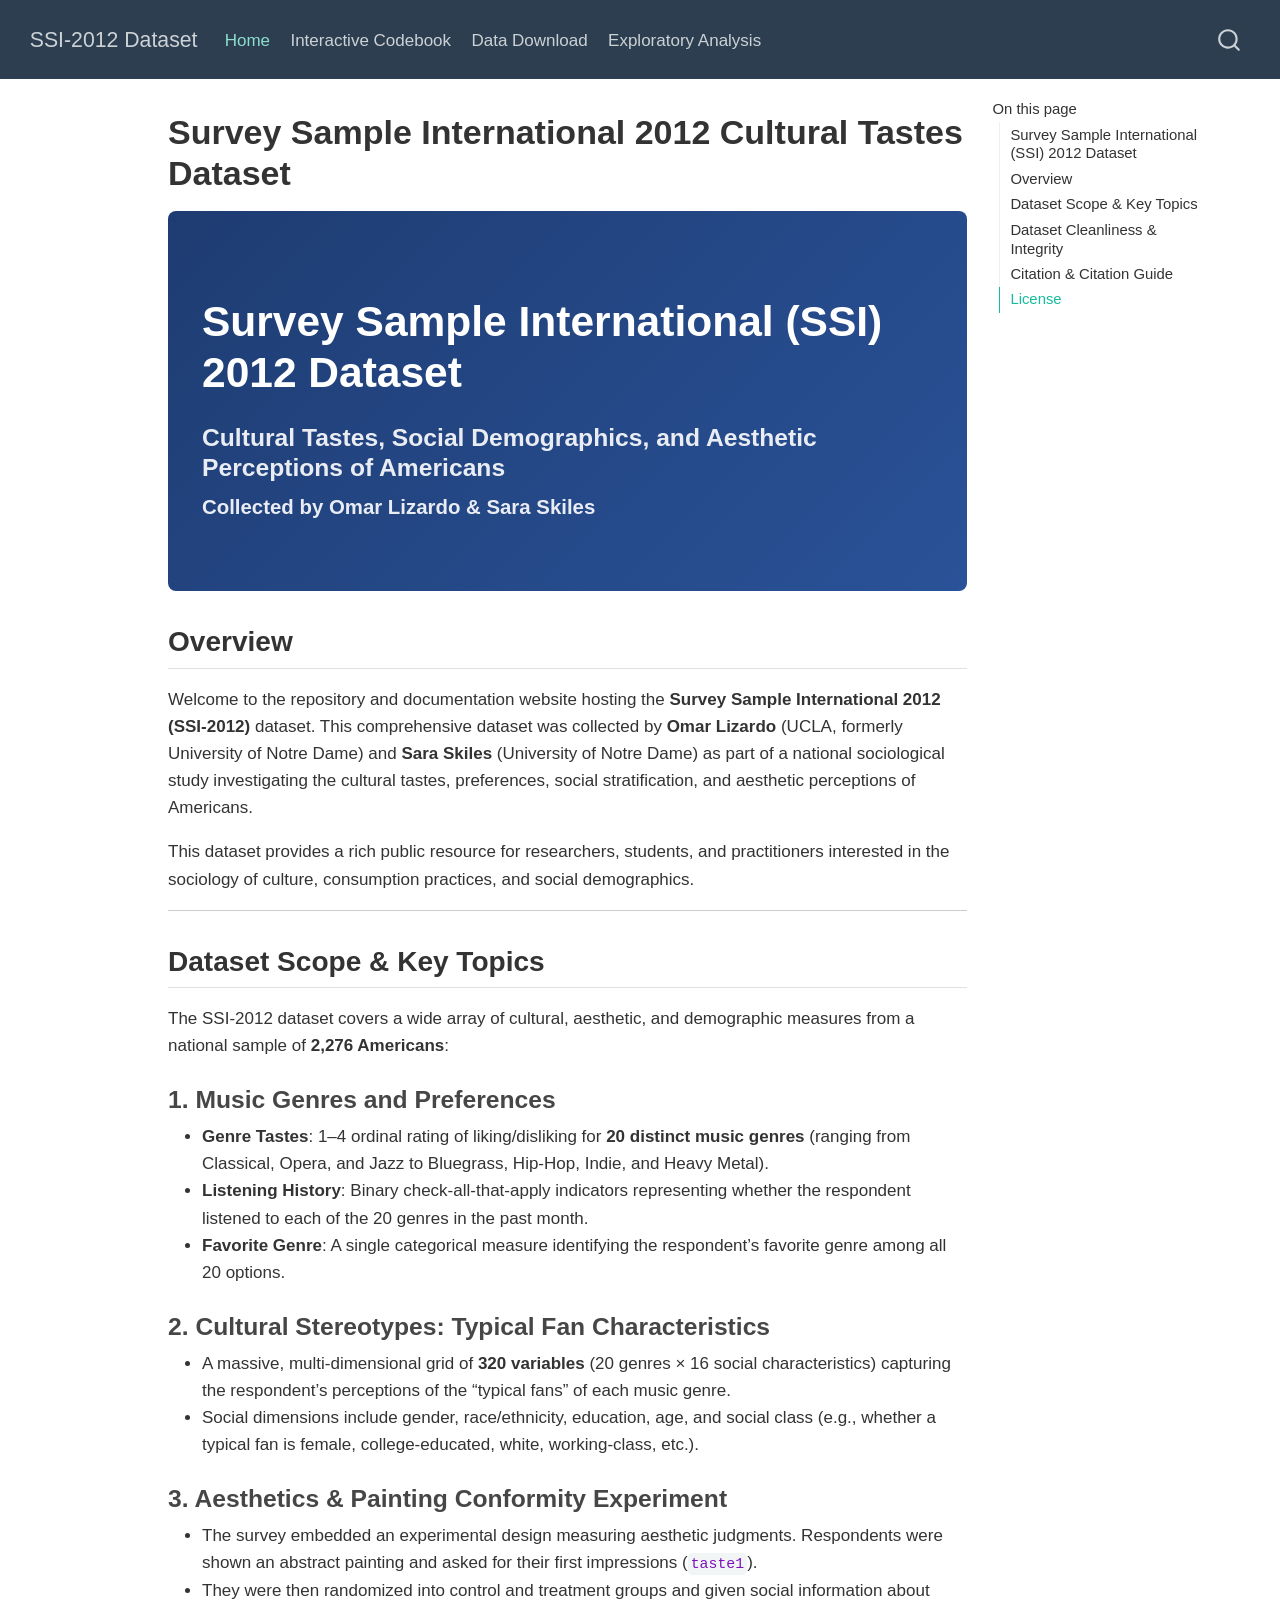
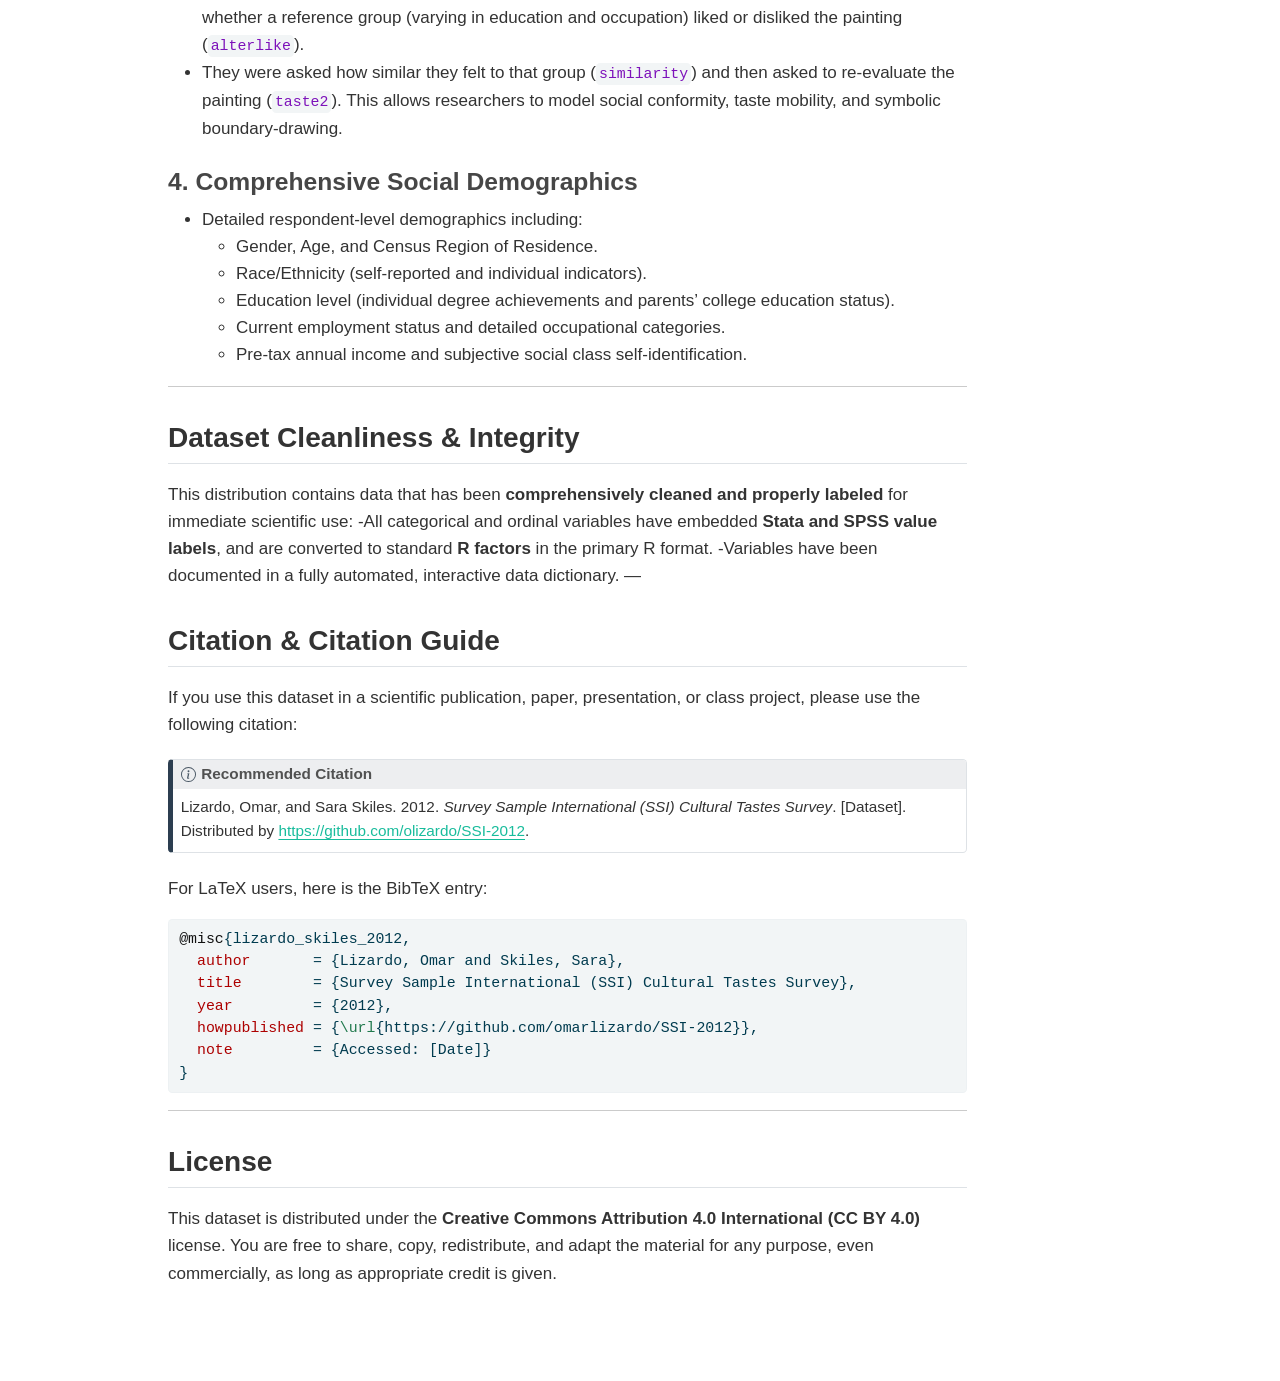
==== commit 60ca8fef: "Built site for gh-pages" ====
--- a/index.html
+++ b/index.html
@@ -270,7 +270,7 @@
 </div>
 </div>
 <div class="callout-body-container callout-body">
-<p>Lizardo, Omar, and Sara Skiles. 2012. <em>Survey Sample International (SSI) Cultural Tastes Survey</em>. [Dataset]. Distributed by [Insert Repo Link].</p>
+<p>Lizardo, Omar, and Sara Skiles. 2012. <em>Survey Sample International (SSI) Cultural Tastes Survey</em>. [Dataset]. Distributed by <a href="https://github.com/olizardo/SSI-2012">https://github.com/olizardo/SSI-2012</a>.</p>
 </div>
 </div>
 <p>For LaTeX users, here is the BibTeX entry:</p>
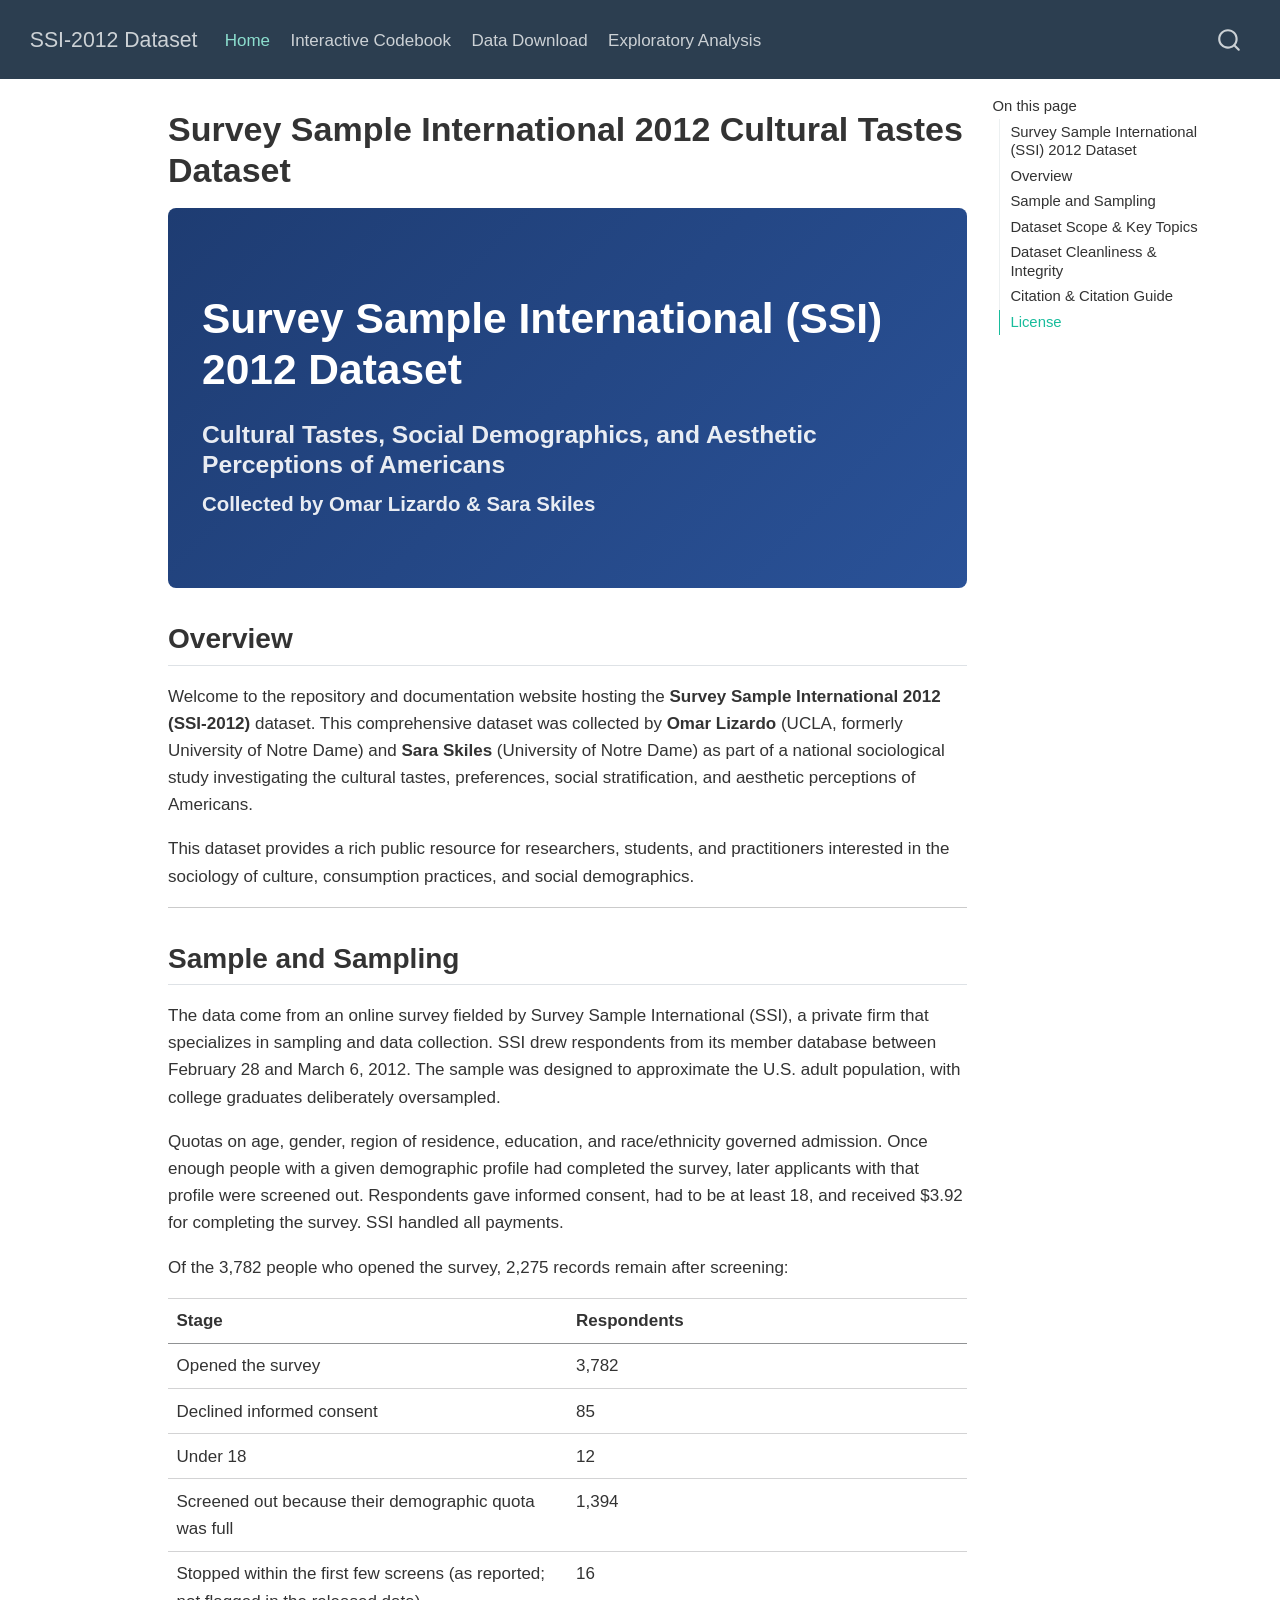
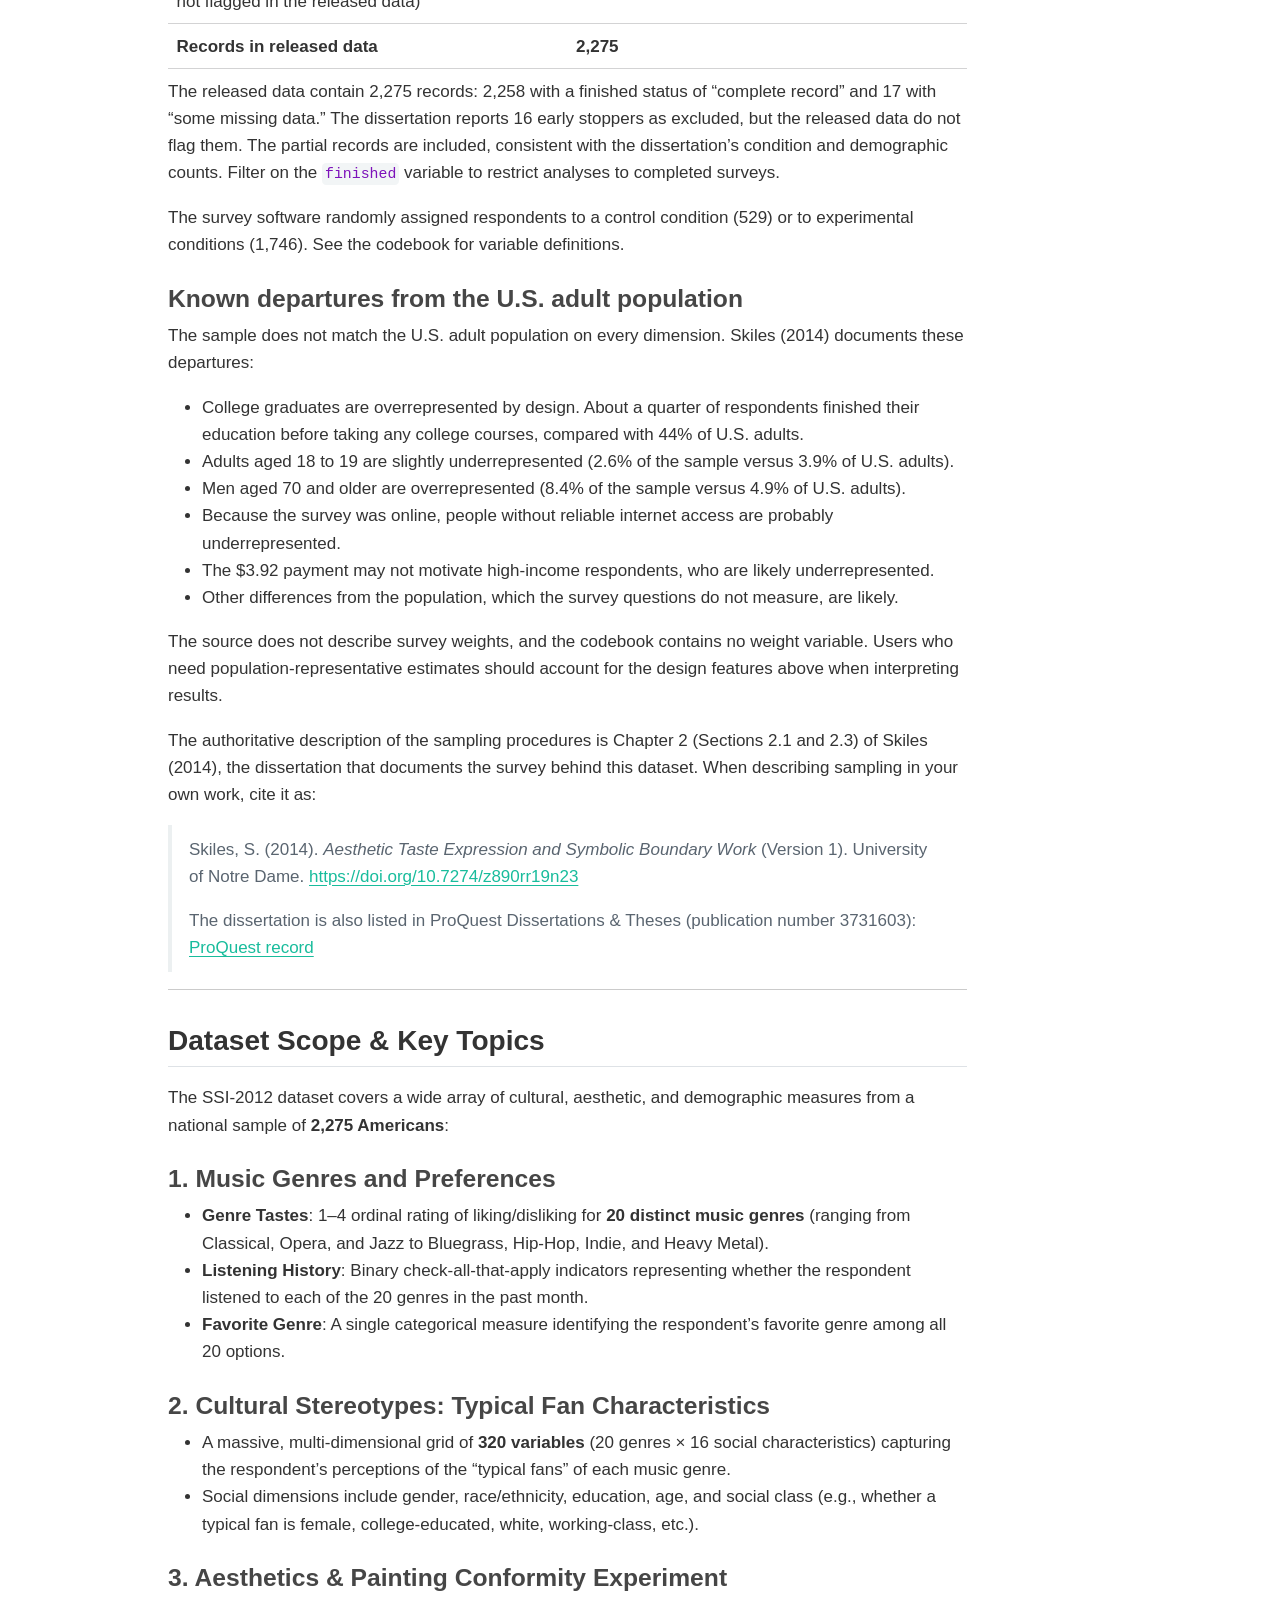
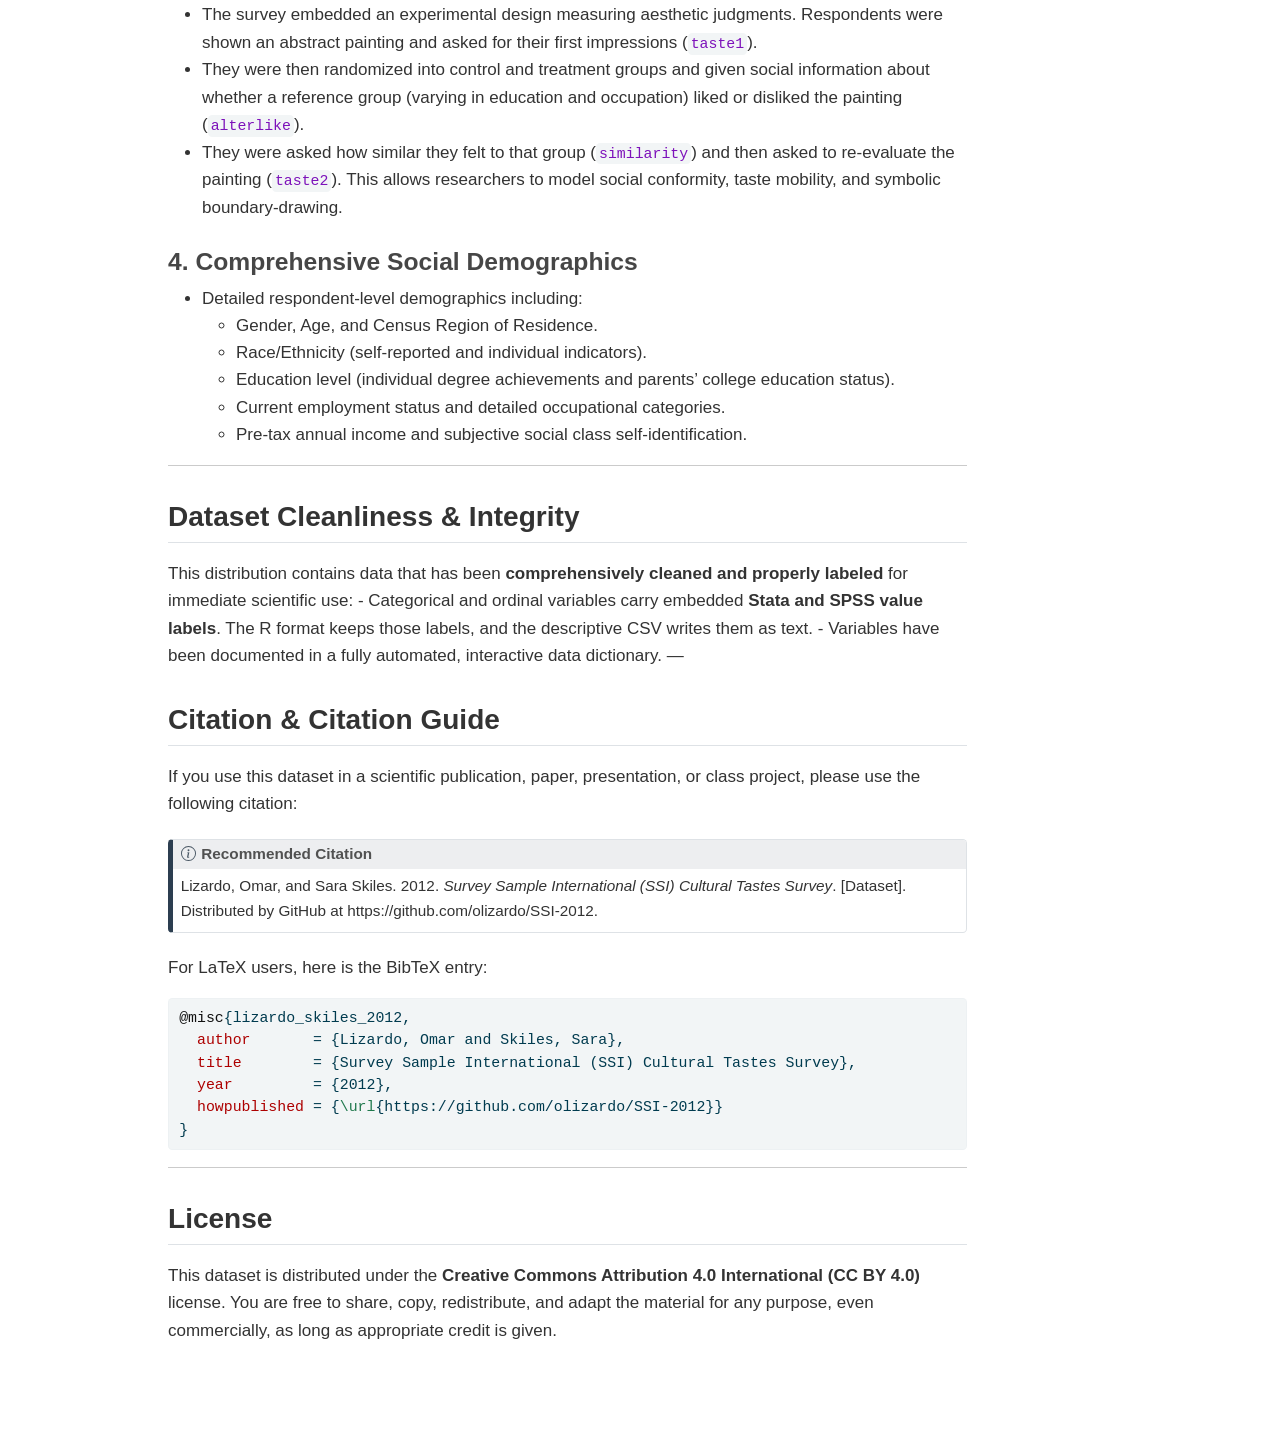
==== commit 02c3ce5c: "Publish site from master docs/ (commit d4e1460)" ====
--- a/index.html
+++ b/index.html
@@ -2,7 +2,7 @@
 <html xmlns="http://www.w3.org/1999/xhtml" lang="en" xml:lang="en"><head>
 
 <meta charset="utf-8">
-<meta name="generator" content="quarto-1.9.38">
+<meta name="generator" content="quarto-1.10.18">
 
 <meta name="viewport" content="width=device-width, initial-scale=1.0, user-scalable=yes">
 
@@ -12,10 +12,13 @@
 /* Default styles provided by pandoc.
 ** See https://pandoc.org/MANUAL.html#variables-for-html for config info.
 */
-code{white-space: pre-wrap;}
 span.smallcaps{font-variant: small-caps;}
-div.columns{display: flex; gap: min(4vw, 1.5em);}
-div.column{flex: auto; overflow-x: auto;}
+div.columns{display: flex; gap: 1.5em;}
+div.column{flex: auto;}
+@media screen {
+div.columns{gap: min(4vw, 1.5em);}
+div.column{overflow-x: auto;}
+}
 div.hanging-indent{margin-left: 1.5em; text-indent: -1.5em;}
 ul.task-list{list-style: none;}
 ul.task-list li input[type="checkbox"] {
@@ -74,10 +77,10 @@
 <script src="site_libs/quarto-html/tippy.umd.min.js"></script>
 <script src="site_libs/quarto-html/anchor.min.js"></script>
 <link href="site_libs/quarto-html/tippy.css" rel="stylesheet">
-<link href="site_libs/quarto-html/quarto-syntax-highlighting-15634bcf2e68342d4ad2dfa704d543f6.css" rel="stylesheet" id="quarto-text-highlighting-styles">
+<link href="site_libs/quarto-html/quarto-syntax-highlighting-64a204ab8560d761af7679ceaba22944.css" rel="stylesheet" id="quarto-text-highlighting-styles">
 <script src="site_libs/bootstrap/bootstrap.min.js"></script>
 <link href="site_libs/bootstrap/bootstrap-icons.css" rel="stylesheet">
-<link href="site_libs/bootstrap/bootstrap-c8b36098594828138602e592b3b57366.min.css" rel="stylesheet" append-hash="true" id="quarto-bootstrap" data-mode="light">
+<link href="site_libs/bootstrap/bootstrap-27b9f889d6e109d015426ac4f274b7e7.min.css" rel="stylesheet" append-hash="true" id="quarto-bootstrap" data-mode="light">
 <script id="quarto-search-options" type="application/json">{
   "location": "navbar",
   "copy-button": false,
@@ -164,6 +167,10 @@
   <li><a href="#cultural-tastes-social-demographics-and-aesthetic-perceptions-of-americans" id="toc-cultural-tastes-social-demographics-and-aesthetic-perceptions-of-americans" class="nav-link" data-scroll-target="#cultural-tastes-social-demographics-and-aesthetic-perceptions-of-americans">Cultural Tastes, Social Demographics, and Aesthetic Perceptions of Americans</a></li>
   </ul></li>
   <li><a href="#overview" id="toc-overview" class="nav-link" data-scroll-target="#overview">Overview</a></li>
+  <li><a href="#sample-and-sampling" id="toc-sample-and-sampling" class="nav-link" data-scroll-target="#sample-and-sampling">Sample and Sampling</a>
+  <ul class="collapse">
+  <li><a href="#known-departures-from-the-u.s.-adult-population" id="toc-known-departures-from-the-u.s.-adult-population" class="nav-link" data-scroll-target="#known-departures-from-the-u.s.-adult-population">Known departures from the U.S. adult population</a></li>
+  </ul></li>
   <li><a href="#dataset-scope-key-topics" id="toc-dataset-scope-key-topics" class="nav-link" data-scroll-target="#dataset-scope-key-topics">Dataset Scope &amp; Key Topics</a>
   <ul class="collapse">
   <li><a href="#music-genres-and-preferences" id="toc-music-genres-and-preferences" class="nav-link" data-scroll-target="#music-genres-and-preferences">1. Music Genres and Preferences</a></li>
@@ -212,9 +219,74 @@
 <p>This dataset provides a rich public resource for researchers, students, and practitioners interested in the sociology of culture, consumption practices, and social demographics.</p>
 <hr>
 </section>
+<section id="sample-and-sampling" class="level2">
+<h2 class="anchored" data-anchor-id="sample-and-sampling">Sample and Sampling</h2>
+<p>The data come from an online survey fielded by Survey Sample International (SSI), a private firm that specializes in sampling and data collection. SSI drew respondents from its member database between February 28 and March 6, 2012. The sample was designed to approximate the U.S. adult population, with college graduates deliberately oversampled.</p>
+<p>Quotas on age, gender, region of residence, education, and race/ethnicity governed admission. Once enough people with a given demographic profile had completed the survey, later applicants with that profile were screened out. Respondents gave informed consent, had to be at least 18, and received $3.92 for completing the survey. SSI handled all payments.</p>
+<p>Of the 3,782 people who opened the survey, 2,275 records remain after screening:</p>
+<table class="caption-top table">
+<colgroup>
+<col style="width: 50%">
+<col style="width: 50%">
+</colgroup>
+<thead>
+<tr class="header">
+<th>Stage</th>
+<th>Respondents</th>
+</tr>
+</thead>
+<tbody>
+<tr class="odd">
+<td>Opened the survey</td>
+<td>3,782</td>
+</tr>
+<tr class="even">
+<td>Declined informed consent</td>
+<td>85</td>
+</tr>
+<tr class="odd">
+<td>Under 18</td>
+<td>12</td>
+</tr>
+<tr class="even">
+<td>Screened out because their demographic quota was full</td>
+<td>1,394</td>
+</tr>
+<tr class="odd">
+<td>Stopped within the first few screens (as reported; not flagged in the released data)</td>
+<td>16</td>
+</tr>
+<tr class="even">
+<td><strong>Records in released data</strong></td>
+<td><strong>2,275</strong></td>
+</tr>
+</tbody>
+</table>
+<p>The released data contain 2,275 records: 2,258 with a finished status of “complete record” and 17 with “some missing data.” The dissertation reports 16 early stoppers as excluded, but the released data do not flag them. The partial records are included, consistent with the dissertation’s condition and demographic counts. Filter on the <code>finished</code> variable to restrict analyses to completed surveys.</p>
+<p>The survey software randomly assigned respondents to a control condition (529) or to experimental conditions (1,746). See the codebook for variable definitions.</p>
+<section id="known-departures-from-the-u.s.-adult-population" class="level3">
+<h3 class="anchored" data-anchor-id="known-departures-from-the-u.s.-adult-population">Known departures from the U.S. adult population</h3>
+<p>The sample does not match the U.S. adult population on every dimension. Skiles (2014) documents these departures:</p>
+<ul>
+<li>College graduates are overrepresented by design. About a quarter of respondents finished their education before taking any college courses, compared with 44% of U.S. adults.</li>
+<li>Adults aged 18 to 19 are slightly underrepresented (2.6% of the sample versus 3.9% of U.S. adults).</li>
+<li>Men aged 70 and older are overrepresented (8.4% of the sample versus 4.9% of U.S. adults).</li>
+<li>Because the survey was online, people without reliable internet access are probably underrepresented.</li>
+<li>The $3.92 payment may not motivate high-income respondents, who are likely underrepresented.</li>
+<li>Other differences from the population, which the survey questions do not measure, are likely.</li>
+</ul>
+<p>The source does not describe survey weights, and the codebook contains no weight variable. Users who need population-representative estimates should account for the design features above when interpreting results.</p>
+<p>The authoritative description of the sampling procedures is Chapter 2 (Sections 2.1 and 2.3) of Skiles (2014), the dissertation that documents the survey behind this dataset. When describing sampling in your own work, cite it as:</p>
+<blockquote class="blockquote">
+<p>Skiles, S. (2014). <em>Aesthetic Taste Expression and Symbolic Boundary Work</em> (Version 1). University of Notre Dame. <a href="https://doi.org/10.7274/z890rr19n23">https://doi.org/10.7274/z890rr19n23</a></p>
+<p>The dissertation is also listed in ProQuest Dissertations &amp; Theses (publication number 3731603): <a href="https://www.proquest.com/docview/1734428721">ProQuest record</a></p>
+</blockquote>
+<hr>
+</section>
+</section>
 <section id="dataset-scope-key-topics" class="level2">
 <h2 class="anchored" data-anchor-id="dataset-scope-key-topics">Dataset Scope &amp; Key Topics</h2>
-<p>The SSI-2012 dataset covers a wide array of cultural, aesthetic, and demographic measures from a national sample of <strong>2,276 Americans</strong>:</p>
+<p>The SSI-2012 dataset covers a wide array of cultural, aesthetic, and demographic measures from a national sample of <strong>2,275 Americans</strong>:</p>
 <section id="music-genres-and-preferences" class="level3">
 <h3 class="anchored" data-anchor-id="music-genres-and-preferences">1. Music Genres and Preferences</h3>
 <ul>
@@ -255,7 +327,7 @@
 </section>
 <section id="dataset-cleanliness-integrity" class="level2">
 <h2 class="anchored" data-anchor-id="dataset-cleanliness-integrity">Dataset Cleanliness &amp; Integrity</h2>
-<p>This distribution contains data that has been <strong>comprehensively cleaned and properly labeled</strong> for immediate scientific use: -All categorical and ordinal variables have embedded <strong>Stata and SPSS value labels</strong>, and are converted to standard <strong>R factors</strong> in the primary R format. -Variables have been documented in a fully automated, interactive data dictionary. —</p>
+<p>This distribution contains data that has been <strong>comprehensively cleaned and properly labeled</strong> for immediate scientific use: - Categorical and ordinal variables carry embedded <strong>Stata and SPSS value labels</strong>. The R format keeps those labels, and the descriptive CSV writes them as text. - Variables have been documented in a fully automated, interactive data dictionary. —</p>
 </section>
 <section id="citation-citation-guide" class="level2">
 <h2 class="anchored" data-anchor-id="citation-citation-guide">Citation &amp; Citation Guide</h2>
@@ -270,7 +342,7 @@
 </div>
 </div>
 <div class="callout-body-container callout-body">
-<p>Lizardo, Omar, and Sara Skiles. 2012. <em>Survey Sample International (SSI) Cultural Tastes Survey</em>. [Dataset]. Distributed by <a href="https://github.com/olizardo/SSI-2012">https://github.com/olizardo/SSI-2012</a>.</p>
+<p>Lizardo, Omar, and Sara Skiles. 2012. <em>Survey Sample International (SSI) Cultural Tastes Survey</em>. [Dataset]. Distributed by GitHub at https://github.com/olizardo/SSI-2012.</p>
 </div>
 </div>
 <p>For LaTeX users, here is the BibTeX entry:</p>
@@ -278,9 +350,8 @@
 <span id="cb1-2"><a href="#cb1-2" aria-hidden="true" tabindex="-1"></a>  <span class="dt">author</span>       = {Lizardo, Omar and Skiles, Sara},</span>
 <span id="cb1-3"><a href="#cb1-3" aria-hidden="true" tabindex="-1"></a>  <span class="dt">title</span>        = {Survey Sample International (SSI) Cultural Tastes Survey},</span>
 <span id="cb1-4"><a href="#cb1-4" aria-hidden="true" tabindex="-1"></a>  <span class="dt">year</span>         = {2012},</span>
-<span id="cb1-5"><a href="#cb1-5" aria-hidden="true" tabindex="-1"></a>  <span class="dt">howpublished</span> = {<span class="ch">\url</span>{https://github.com/omarlizardo/SSI-2012}},</span>
-<span id="cb1-6"><a href="#cb1-6" aria-hidden="true" tabindex="-1"></a>  <span class="dt">note</span>         = {Accessed: [Date]}</span>
-<span id="cb1-7"><a href="#cb1-7" aria-hidden="true" tabindex="-1"></a>}</span></code></pre></div><button title="Copy to Clipboard" class="code-copy-button"><i class="bi"></i></button></div>
+<span id="cb1-5"><a href="#cb1-5" aria-hidden="true" tabindex="-1"></a>  <span class="dt">howpublished</span> = {<span class="ch">\url</span>{https://github.com/olizardo/SSI-2012}}</span>
+<span id="cb1-6"><a href="#cb1-6" aria-hidden="true" tabindex="-1"></a>}</span></code></pre></div><button title="Copy to Clipboard" class="code-copy-button"><i class="bi"></i></button></div>
 <hr>
 </section>
 <section id="license" class="level2">
@@ -364,7 +435,7 @@
     }
       var localhostRegex = new RegExp(/^(?:http|https):\/\/localhost\:?[0-9]*\//);
       var mailtoRegex = new RegExp(/^mailto:/);
-        var filterRegex = new RegExp("https:\/\/olizardo\.github\.io\/SSI-2012\/");
+        var filterRegex = new RegExp('/' + window.location.host + '/');
       var isInternal = (href) => {
           return filterRegex.test(href) || localhostRegex.test(href) || mailtoRegex.test(href);
       }
--- a/site_libs/quarto-html/quarto-syntax-highlighting-64a204ab8560d761af7679ceaba22944.css
+++ b/site_libs/quarto-html/quarto-syntax-highlighting-64a204ab8560d761af7679ceaba22944.css
@@ -0,0 +1,236 @@
+/* quarto syntax highlight colors */
+:root {
+  --quarto-hl-ot-color: #003B4F;
+  --quarto-hl-at-color: #657422;
+  --quarto-hl-ss-color: #20794D;
+  --quarto-hl-an-color: #5E5E5E;
+  --quarto-hl-fu-color: #4758AB;
+  --quarto-hl-st-color: #20794D;
+  --quarto-hl-cf-color: #003B4F;
+  --quarto-hl-op-color: #5E5E5E;
+  --quarto-hl-er-color: #AD0000;
+  --quarto-hl-bn-color: #AD0000;
+  --quarto-hl-al-color: #AD0000;
+  --quarto-hl-va-color: #111111;
+  --quarto-hl-bu-color: inherit;
+  --quarto-hl-ex-color: inherit;
+  --quarto-hl-pp-color: #AD0000;
+  --quarto-hl-in-color: #5E5E5E;
+  --quarto-hl-vs-color: #20794D;
+  --quarto-hl-wa-color: #5E5E5E;
+  --quarto-hl-do-color: #5E5E5E;
+  --quarto-hl-im-color: #00769E;
+  --quarto-hl-ch-color: #20794D;
+  --quarto-hl-dt-color: #AD0000;
+  --quarto-hl-fl-color: #AD0000;
+  --quarto-hl-co-color: #5E5E5E;
+  --quarto-hl-cv-color: #5E5E5E;
+  --quarto-hl-cn-color: #8f5902;
+  --quarto-hl-sc-color: #5E5E5E;
+  --quarto-hl-dv-color: #AD0000;
+  --quarto-hl-kw-color: #003B4F;
+}
+
+/* other quarto variables */
+:root {
+  --quarto-font-monospace: SFMono-Regular, Menlo, Monaco, Consolas, "Liberation Mono", "Courier New", monospace;
+}
+
+/* syntax highlight based on Pandoc's rules */
+pre > code.sourceCode > span {
+  color: #003B4F;
+}
+
+code.sourceCode > span {
+  color: #003B4F;
+}
+
+div.sourceCode,
+div.sourceCode pre.sourceCode {
+  color: #003B4F;
+}
+
+/* Normal */
+code span {
+  color: #003B4F;
+}
+
+/* Alert */
+code span.al {
+  color: #AD0000;
+  font-style: inherit;
+}
+
+/* Annotation */
+code span.an {
+  color: #5E5E5E;
+  font-style: inherit;
+}
+
+/* Attribute */
+code span.at {
+  color: #657422;
+  font-style: inherit;
+}
+
+/* BaseN */
+code span.bn {
+  color: #AD0000;
+  font-style: inherit;
+}
+
+/* BuiltIn */
+code span.bu {
+  font-style: inherit;
+}
+
+/* ControlFlow */
+code span.cf {
+  color: #003B4F;
+  font-weight: bold;
+  font-style: inherit;
+}
+
+/* Char */
+code span.ch {
+  color: #20794D;
+  font-style: inherit;
+}
+
+/* Constant */
+code span.cn {
+  color: #8f5902;
+  font-style: inherit;
+}
+
+/* Comment */
+code span.co {
+  color: #5E5E5E;
+  font-style: inherit;
+}
+
+/* CommentVar */
+code span.cv {
+  color: #5E5E5E;
+  font-style: italic;
+}
+
+/* Documentation */
+code span.do {
+  color: #5E5E5E;
+  font-style: italic;
+}
+
+/* DataType */
+code span.dt {
+  color: #AD0000;
+  font-style: inherit;
+}
+
+/* DecVal */
+code span.dv {
+  color: #AD0000;
+  font-style: inherit;
+}
+
+/* Error */
+code span.er {
+  color: #AD0000;
+  font-style: inherit;
+}
+
+/* Extension */
+code span.ex {
+  font-style: inherit;
+}
+
+/* Float */
+code span.fl {
+  color: #AD0000;
+  font-style: inherit;
+}
+
+/* Function */
+code span.fu {
+  color: #4758AB;
+  font-style: inherit;
+}
+
+/* Import */
+code span.im {
+  color: #00769E;
+  font-style: inherit;
+}
+
+/* Information */
+code span.in {
+  color: #5E5E5E;
+  font-style: inherit;
+}
+
+/* Keyword */
+code span.kw {
+  color: #003B4F;
+  font-weight: bold;
+  font-style: inherit;
+}
+
+/* Operator */
+code span.op {
+  color: #5E5E5E;
+  font-style: inherit;
+}
+
+/* Other */
+code span.ot {
+  color: #003B4F;
+  font-style: inherit;
+}
+
+/* Preprocessor */
+code span.pp {
+  color: #AD0000;
+  font-style: inherit;
+}
+
+/* SpecialChar */
+code span.sc {
+  color: #5E5E5E;
+  font-style: inherit;
+}
+
+/* SpecialString */
+code span.ss {
+  color: #20794D;
+  font-style: inherit;
+}
+
+/* String */
+code span.st {
+  color: #20794D;
+  font-style: inherit;
+}
+
+/* Variable */
+code span.va {
+  color: #111111;
+  font-style: inherit;
+}
+
+/* VerbatimString */
+code span.vs {
+  color: #20794D;
+  font-style: inherit;
+}
+
+/* Warning */
+code span.wa {
+  color: #5E5E5E;
+  font-style: italic;
+}
+
+.prevent-inlining {
+  content: "</";
+}
+
+/*# sourceMappingURL=9d8d5bb603a83b8298b89080a598c93b.css.map */
